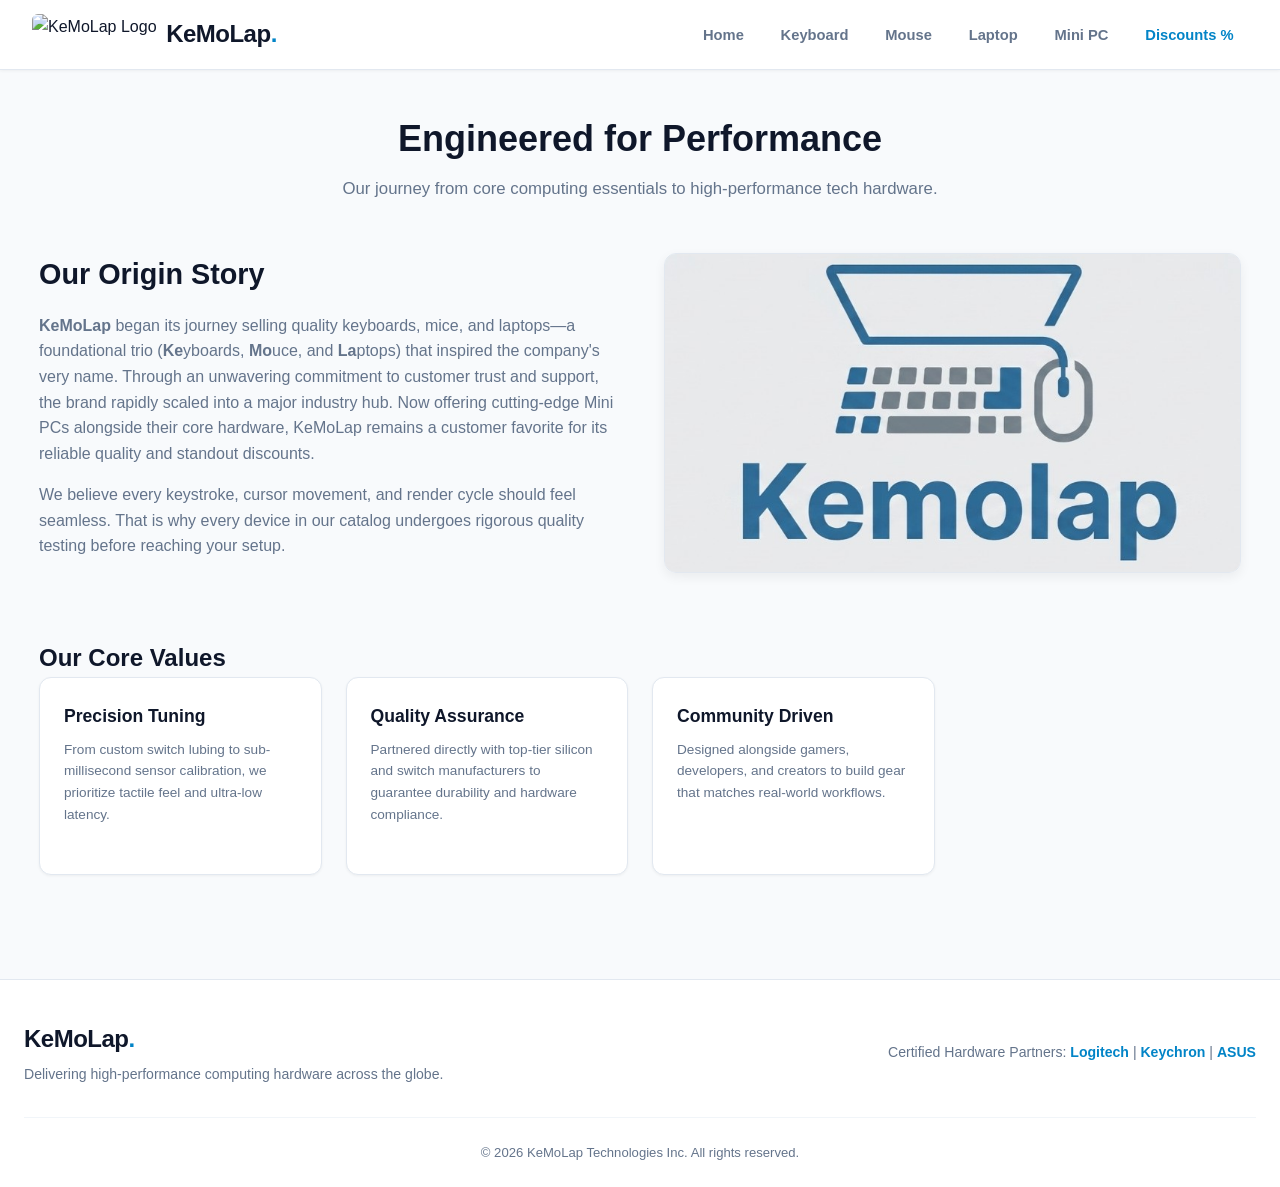
==== about.html @ 6bfe339c "Initial upload" ====
<!DOCTYPE html>
<html lang="en">
<head>
    <meta charset="UTF-8">
    <meta name="viewport" content="width=device-width, initial-scale=1.0">
    <title>KeMoLap | About</title>
    <link rel="stylesheet" href="css/style.css">
    <script src="https://code.jquery.com/jquery-3.6.0.min.js"></script>
</head>
<body>
    <header class="site-header">
        <div class="header-inner">
            <a href="index.html" class="brand-link">
                <img src="images/LOGO.jpg" alt="KeMoLap Logo" class="site-logo">
                <span class="brand-name">KeMoLap<span class="brand-dot">.</span></span>
            </a>

            <nav class="main-nav">
                <ul>
                    <li><a href="index.html" class="nav-link active">Home</a></li>
                    <li><a href="keyboard.html" class="nav-link">Keyboard</a></li>
                    <li><a href="mouse.html" class="nav-link">Mouse</a></li>
                    <li><a href="laptop.html" class="nav-link">Laptop</a></li>
                    <li><a href="minipc.html" class="nav-link">Mini PC</a></li>
                    <li><a href="discounts.html" class="nav-link highlight-link">Discounts %</a></li>
                </ul>
            </nav>
        </div>
    </header>

    <main class="about-page">
        <section class="page-header">
            <h1>Engineered for Performance</h1>
            <p>Our journey from core computing essentials to high-performance tech hardware.</p>
        </section>

        <section class="about-section story-grid">
            <div class="story-content">
                <h2>Our Origin Story</h2>
                <p><strong>KeMoLap</strong> began its journey selling quality keyboards, mice, and laptops—a foundational trio (<strong>Ke</strong>yboards, <strong>Mo</strong>uce, and <strong>La</strong>ptops) that inspired the company's very name. Through an unwavering commitment to customer trust and support, the brand rapidly scaled into a major industry hub. Now offering cutting-edge Mini PCs alongside their core hardware, KeMoLap remains a customer favorite for its reliable quality and standout discounts.</p>
                <p>We believe every keystroke, cursor movement, and render cycle should feel seamless. That is why every device in our catalog undergoes rigorous quality testing before reaching your setup.</p>
            </div>
            <div class="story-image">
                <img src="images/logo.jpg" alt="KeMoLap Hardware Engineering" class="about-hero-img">
            </div>
        </section>

        <section class="about-section values-grid">
            <h2>Our Core Values</h2>
            <div class="product-grid">
                <article class="product-card">
                    <h3>Precision Tuning</h3>
                    <p class="specs">From custom switch lubing to sub-millisecond sensor calibration, we prioritize tactile feel and ultra-low latency.</p>
                </article>
                <article class="product-card">
                    <h3>Quality Assurance</h3>
                    <p class="specs">Partnered directly with top-tier silicon and switch manufacturers to guarantee durability and hardware compliance.</p>
                </article>
                <article class="product-card">
                    <h3>Community Driven</h3>
                    <p class="specs">Designed alongside gamers, developers, and creators to build gear that matches real-world workflows.</p>
                </article>
            </div>
        </section>
    </main>

    <footer class="site-footer">
        <div class="footer-inner">
            <div class="footer-brand">
                <span class="brand-name">KeMoLap<span class="brand-dot">.</span></span>
                <p>Delivering high-performance computing hardware across the globe.</p>
            </div>
            <div class="footer-partners">
                <span>Certified Hardware Partners:</span>
                <a href="https://www.logitechg.com" target="_blank" rel="noopener">Logitech</a> | 
                <a href="https://www.keychron.com" target="_blank" rel="noopener">Keychron</a> | 
                <a href="https://rog.asus.com" target="_blank" rel="noopener">ASUS</a>
            </div>
        </div>
        <div class="footer-bottom">
            <p>&copy; 2026 KeMoLap Technologies Inc. All rights reserved.</p>
        </div>
    </footer>

    <script src="js/script.js"></script>
</body>
</html>
---- css/style.css ----
:root {
  --primary: #0284c7;
  --primary-hover: #0369a1;
  --primary-light: #e0f2fe;
  --accent-red: #ef4444;
  --bg-main: #f8fafc;
  --bg-card: #ffffff;
  --text-main: #0f172a;
  --text-muted: #64748b;
  --border-color: #e2e8f0;
  --radius-sm: 6px;
  --radius-md: 12px;
  --radius-lg: 20px;
  --shadow-sm: 0 1px 3px rgba(0, 0, 0, 0.05);
  --shadow-md: 0 4px 12px rgba(0, 0, 0, 0.06);
  --shadow-hover: 0 10px 25px rgba(2, 132, 199, 0.12);
  --transition: all 0.25s cubic-bezier(0.4, 0, 0.2, 1);
}

* {
  margin: 0;
  padding: 0;
  box-sizing: border-box;
}

body {
  font-family: 'Inter', -apple-system, BlinkMacSystemFont, sans-serif;
  background-color: var(--bg-main);
  color: var(--text-main);
  line-height: 1.6;
  min-height: 100vh;
  display: flex;
  flex-direction: column;
}

h1, h2, h3, h4, h5, h6, .brand-name {
  font-family: 'Plus Jakarta Sans', sans-serif;
  color: var(--text-main);
}

a {
  color: inherit;
  text-decoration: none;
  transition: var(--transition);
}

img {
  max-width: 100%;
  height: auto;
  display: block;
}

.site-header {
  background-color: var(--bg-card);
  border-bottom: 1px solid var(--border-color);
  position: sticky;
  top: 0;
  z-index: 1000;
  padding: 0.85rem 2rem;
  box-shadow: var(--shadow-sm);
}

.header-inner {
  max-width: 1300px;
  margin: 0 auto;
  display: flex;
  align-items: center;
  justify-content: space-between;
  gap: 1.5rem;
}

.brand-link {
  display: flex;
  align-items: center;
  gap: 0.6rem;
}

.site-logo {
  height: 42px;
  width: auto;
  object-fit: contain;
  border-radius: var(--radius-sm);
}

.brand-name {
  font-size: 1.5rem;
  font-weight: 800;
  letter-spacing: -0.5px;
}

.brand-dot {
  color: var(--primary);
}

.main-nav ul {
  display: flex;
  list-style: none;
  gap: 0.5rem;
  align-items: center;
}

.nav-link {
  padding: 0.5rem 0.9rem;
  font-weight: 600;
  font-size: 0.92rem;
  color: var(--text-muted);
  border-radius: 99px;
}

.nav-link:hover {
  color: var(--primary);
  background-color: var(--primary-light);
}

.nav-link.active {
  background-color: var(--primary-light);
  color: var(--primary);
}

.highlight-link {
  color: var(--primary);
  font-weight: 700;
}

/* --- Layout Containers --- */
main {
  flex: 1;
}

.page-container, .catalog-page, .about-page, .contact-page {
  max-width: 1250px;
  margin: 0 auto;
  padding: 2.5rem 1.5rem;
}

.page-header {
  text-align: center;
  margin-bottom: 3rem;
}

.page-header h1 {
  font-size: 2.25rem;
  font-weight: 800;
  margin-bottom: 0.5rem;
}

.page-header p {
  color: var(--text-muted);
  font-size: 1.05rem;
}

/* --- Buttons --- */
.btn-primary {
  display: inline-flex;
  align-items: center;
  justify-content: center;
  padding: 0.7rem 1.5rem;
  background-color: var(--primary);
  color: #ffffff;
  font-weight: 600;
  font-size: 0.95rem;
  border-radius: var(--radius-sm);
  border: none;
  cursor: pointer;
  transition: var(--transition);
}

.btn-primary:hover {
  background-color: var(--primary-hover);
  transform: translateY(-1px);
  box-shadow: 0 4px 12px rgba(2, 132, 199, 0.25);
}

.btn-secondary {
  display: inline-flex;
  align-items: center;
  gap: 0.5rem;
  padding: 0.7rem 1.5rem;
  background-color: #ffffff;
  color: var(--text-main);
  font-weight: 600;
  font-size: 0.95rem;
  border-radius: var(--radius-sm);
  border: 1px solid var(--border-color);
  transition: var(--transition);
}

.btn-secondary:hover {
  background-color: #f1f5f9;
  border-color: #cbd5e1;
}

.pulse-indicator {
  width: 8px;
  height: 8px;
  background-color: #10b981;
  border-radius: 50%;
  box-shadow: 0 0 0 0 rgba(16, 185, 129, 0.7);
  animation: pulse 1.6s infinite;
}

@keyframes pulse {
  0% { box-shadow: 0 0 0 0 rgba(16, 185, 129, 0.7); }
  70% { box-shadow: 0 0 0 8px rgba(16, 185, 129, 0); }
  100% { box-shadow: 0 0 0 0 rgba(16, 185, 129, 0); }
}

/* --- Hero Section (Index) --- */
.hero-section {
  padding: 4rem 1.5rem;
  background: linear-gradient(180deg, #ffffff 0%, var(--bg-main) 100%);
  border-bottom: 1px solid var(--border-color);
}

.hero-wrapper {
  max-width: 1250px;
  margin: 0 auto;
  display: grid;
  grid-template-columns: 1fr 1fr;
  gap: 3rem;
  align-items: center;
}

.hero-badge {
  display: inline-block;
  padding: 0.35rem 0.85rem;
  background-color: var(--primary-light);
  color: var(--primary);
  font-size: 0.85rem;
  font-weight: 700;
  border-radius: 99px;
  margin-bottom: 1rem;
}

.hero-title {
  font-size: 2.75rem;
  font-weight: 800;
  line-height: 1.2;
  margin-bottom: 1.2rem;
  letter-spacing: -1px;
}

.hero-subtitle {
  font-size: 1.1rem;
  color: var(--text-muted);
  margin-bottom: 2rem;
  max-width: 520px;
}

.hero-actions {
  display: flex;
  gap: 1rem;
}

/* 2x2 Product Matrix in Hero */
.product-matrix {
  display: grid;
  grid-template-columns: repeat(2, 1fr);
  gap: 1.25rem;
}

.product-matrix .product-card {
  position: relative;
  background-color: var(--bg-card);
  border-radius: var(--radius-md);
  padding: 1.25rem;
  border: 1px solid var(--border-color);
  box-shadow: var(--shadow-sm);
  text-align: center;
  transition: var(--transition);
  overflow: hidden;
}

.product-matrix .product-card:hover {
  transform: translateY(-4px);
  box-shadow: var(--shadow-hover);
  border-color: var(--primary-light);
}

.card-badge {
  position: absolute;
  top: 12px;
  left: 12px;
  font-size: 0.75rem;
  font-weight: 700;
  color: var(--text-muted);
  text-transform: uppercase;
}

.product-matrix img {
  height: 120px;
  object-fit: contain;
  margin: 1rem auto;
}

.card-overlay h3 {
  font-size: 1rem;
  font-weight: 700;
  margin-bottom: 0.4rem;
}

.card-btn {
  font-size: 0.85rem;
  font-weight: 600;
  color: var(--primary);
}

/* --- Brand Section (Source 12 Layout) --- */
.our-brands-section {
  max-width: 1250px;
  margin: 4rem auto;
  padding: 0 1.5rem;
  text-align: center;
}

.section-divider {
  width: 40px;
  height: 4px;
  background-color: var(--primary);
  margin: 0 auto 1.2rem auto;
  border-radius: 99px;
}

.brands-header h2 {
  font-size: 2rem;
  font-weight: 800;
  margin-bottom: 1rem;
}

.brands-description {
  max-width: 720px;
  margin: 0 auto 2.5rem auto;
  color: var(--text-muted);
  font-size: 0.95rem;
}

.brands-grid {
  display: grid;
  grid-template-columns: repeat(6, 1fr);
  gap: 1.25rem;
}

.brand-card {
  background-color: var(--bg-card);
  border: 1px solid var(--border-color);
  border-radius: var(--radius-md);
  padding: 1.8rem 1rem;
  display: flex;
  align-items: center;
  justify-content: center;
  box-shadow: var(--shadow-sm);
  transition: var(--transition);
}

.brand-card:hover {
  transform: translateY(-2px);
  box-shadow: var(--shadow-md);
  border-color: #cbd5e1;
}

.brand-logo-text {
  font-size: 1.15rem;
  font-weight: 700;
  color: var(--text-main);
  letter-spacing: -0.3px;
}

/* Contact */
.error-msg {
    display: none;
    color: #ef4444;
    font-size: 0.82rem;
    margin-top: 0.25rem;
}

.error-msg.visible {
    display: block;
}

.success-message {
    display: none;
    background-color: #d1fae5;
    color: #065f46;
    padding: 1rem;
    border-radius: 8px;
    margin-top: 1rem;
    text-align: center;
}

.success-message.visible {
    display: block;
}

/* --- Catalog & Tier Product Grids --- */
.tier-section {
  margin-bottom: 3.5rem;
}

.tier-title {
  font-size: 1.4rem;
  font-weight: 700;
  margin-bottom: 1.5rem;
  padding-bottom: 0.5rem;
  border-bottom: 2px solid var(--border-color);
  display: flex;
  align-items: center;
  gap: 0.5rem;
}

.tier-title span {
  font-size: 0.95rem;
  color: var(--text-muted);
  font-weight: 400;
}

.product-grid {
  display: grid;
  grid-template-columns: repeat(auto-fill, minmax(280px, 1fr));
  gap: 1.5rem;
}

.product-card {
  background-color: var(--bg-card);
  border: 1px solid var(--border-color);
  border-radius: var(--radius-md);
  padding: 1.5rem;
  position: relative;
  display: flex;
  flex-direction: column;
  transition: var(--transition);
  box-shadow: var(--shadow-sm);
}

.product-card:hover {
  transform: translateY(-4px);
  box-shadow: var(--shadow-hover);
}

.product-card img {
  height: 160px;
  object-fit: contain;
  margin: 1rem auto;
}

.product-card h3 {
  font-size: 1.1rem;
  margin-bottom: 0.5rem;
}

.specs {
  font-size: 0.85rem;
  color: var(--text-muted);
  margin-bottom: 1.5rem;
  flex-grow: 1;
}

.card-footer {
  display: flex;
  align-items: center;
  justify-content: space-between;
  margin-top: auto;
  padding-top: 0.8rem;
  border-top: 1px solid #f1f5f9;
}

.price {
  font-size: 1.2rem;
  font-weight: 800;
  color: var(--text-main);
}

/* Badges */
.badge {
  position: absolute;
  top: 12px;
  right: 12px;
  font-size: 0.72rem;
  font-weight: 700;
  padding: 0.2rem 0.6rem;
  border-radius: 99px;
  text-transform: uppercase;
}

.badge.budget { background-color: #f0fdf4; color: #16a34a; }
.badge.mid { background-color: #eff6ff; color: #2563eb; }
.badge.flagship { background-color: #faf5ff; color: #9333ea; }

/* --- Discounts Page --- */
.deals-banner {
  background: linear-gradient(135deg, #0284c7 0%, #0369a1 100%);
  color: #ffffff;
  padding: 3rem 2rem;
  border-radius: var(--radius-lg);
  text-align: center;
  margin-bottom: 3rem;
}

.deal-tag {
  background-color: rgba(255, 255, 255, 0.2);
  padding: 0.3rem 0.8rem;
  border-radius: 99px;
  font-size: 0.8rem;
  font-weight: 700;
  text-transform: uppercase;
}

.deals-banner h2 {
  color: #ffffff;
  font-size: 2.2rem;
  margin: 0.8rem 0;
}

.deals-banner p {
  color: #e0f2fe;
}

.deals-grid {
  display: grid;
  grid-template-columns: repeat(auto-fill, minmax(260px, 1fr));
  gap: 1.5rem;
}

.deal-card {
  background-color: var(--bg-card);
  border: 1px solid var(--border-color);
  border-radius: var(--radius-md);
  padding: 1.5rem;
  position: relative;
  box-shadow: var(--shadow-sm);
  transition: var(--transition);
}

.deal-card:hover {
  transform: translateY(-3px);
  box-shadow: var(--shadow-hover);
}

.discount-badge {
  position: absolute;
  top: 12px;
  right: 12px;
  background-color: var(--accent-red);
  color: white;
  font-weight: 800;
  font-size: 0.75rem;
  padding: 0.25rem 0.6rem;
  border-radius: 99px;
}

.deal-card img {
  height: 150px;
  object-fit: contain;
  margin: 1rem auto;
}

.price-line {
  margin: 0.6rem 0 1.2rem 0;
}

.old-price {
  text-decoration: line-through;
  color: var(--text-muted);
  margin-right: 0.5rem;
  font-size: 0.9rem;
}

.new-price {
  color: var(--accent-red);
  font-weight: 800;
  font-size: 1.2rem;
}

/* --- About & Story Pages --- */
.story-grid {
  display: grid;
  grid-template-columns: 1fr 1fr;
  gap: 3rem;
  align-items: center;
  margin-bottom: 4rem;
}

.story-content h2 {
  font-size: 1.8rem;
  margin-bottom: 1rem;
}

.story-content p {
  margin-bottom: 1rem;
  color: var(--text-muted);
}

.about-hero-img {
  border-radius: var(--radius-md);
  box-shadow: var(--shadow-md);
  border: 1px solid var(--border-color);
  max-height: 320px;
  width: 100%;
  object-fit: cover;
}

/* --- Contact Page Form --- */
.contact-wrapper {
  max-width: 650px;
  margin: 0 auto;
  background-color: var(--bg-card);
  padding: 2.5rem;
  border-radius: var(--radius-lg);
  border: 1px solid var(--border-color);
  box-shadow: var(--shadow-md);
}

.styled-form {
  display: flex;
  flex-direction: column;
  gap: 1.25rem;
}

.form-group {
  display: flex;
  flex-direction: column;
  gap: 0.4rem;
}

.form-group label {
  font-weight: 600;
  font-size: 0.9rem;
}

.form-group input, .form-group select, .form-group textarea {
  padding: 0.75rem 1rem;
  border-radius: var(--radius-sm);
  border: 1px solid var(--border-color);
  font-family: inherit;
  font-size: 0.95rem;
  outline: none;
  transition: var(--transition);
}

.form-group input:focus, .form-group select:focus, .form-group textarea:focus {
  border-color: var(--primary);
  box-shadow: 0 0 0 3px rgba(2, 132, 199, 0.15);
}

.error-msg {
  color: var(--accent-red);
  font-size: 0.8rem;
  display: none;
}

.success-message {
  display: none;
  background-color: #f0fdf4;
  color: #16a34a;
  border: 1px solid #bbf7d0;
  padding: 1rem;
  border-radius: var(--radius-sm);
  text-align: center;
  font-weight: 600;
  margin-top: 1rem;
}

/* --- Footer --- */
.site-footer {
  background-color: var(--bg-card);
  border-top: 1px solid var(--border-color);
  padding: 2.5rem 1.5rem 1.5rem 1.5rem;
  margin-top: 4rem;
}

.footer-inner {
  max-width: 1250px;
  margin: 0 auto 2rem auto;
  display: flex;
  justify-content: space-between;
  align-items: center;
  flex-wrap: wrap;
  gap: 1.5rem;
}

.footer-brand p {
  color: var(--text-muted);
  font-size: 0.88rem;
  margin-top: 0.3rem;
}

.footer-partners {
  font-size: 0.88rem;
  color: var(--text-muted);
}

.footer-partners a {
  color: var(--primary);
  font-weight: 600;
}

.footer-partners a:hover {
  text-decoration: underline;
}

.footer-bottom {
  max-width: 1250px;
  margin: 0 auto;
  padding-top: 1.5rem;
  border-top: 1px solid #f1f5f9;
  text-align: center;
  font-size: 0.82rem;
  color: var(--text-muted);
}

/* --- Responsive Media Queries --- */
@media (max-width: 1024px) {
  .brands-grid {
    grid-template-columns: repeat(3, 1fr);
  }
  .hero-wrapper {
    grid-template-columns: 1fr;
    text-align: center;
  }
  .hero-subtitle {
    margin: 0 auto 2rem auto;
  }
  .hero-actions {
    justify-content: center;
  }
}

@media (max-width: 768px) {
  .header-inner {
    flex-direction: column;
    align-items: stretch;
  }
  .main-nav ul {
    flex-wrap: wrap;
    justify-content: center;
  }
  .story-grid {
    grid-template-columns: 1fr;
  }
  .brands-grid {
    grid-template-columns: repeat(2, 1fr);
  }
  .footer-inner {
    flex-direction: column;
    text-align: center;
  }
}
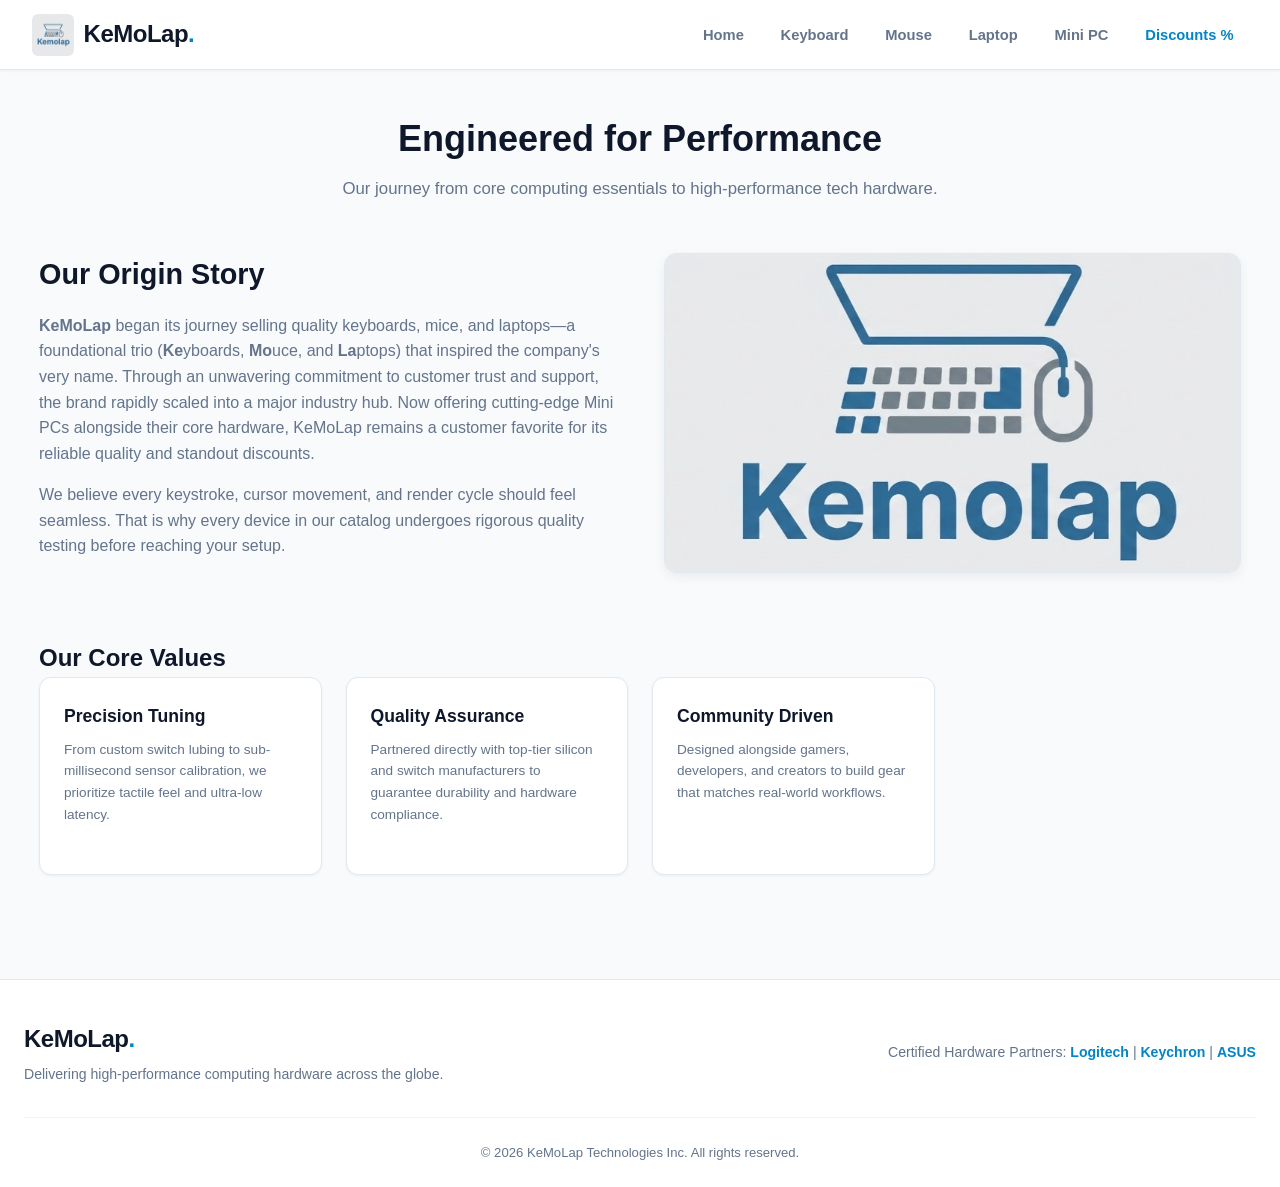
==== commit 91f3ea17: "Update about.html" ====
--- a/about.html
+++ b/about.html
@@ -11,7 +11,7 @@
     <header class="site-header">
         <div class="header-inner">
             <a href="index.html" class="brand-link">
-                <img src="images/LOGO.jpg" alt="KeMoLap Logo" class="site-logo">
+                <img src="images/logo.jpg" alt="KeMoLap Logo" class="site-logo">
                 <span class="brand-name">KeMoLap<span class="brand-dot">.</span></span>
             </a>
 
@@ -84,4 +84,4 @@
 
     <script src="js/script.js"></script>
 </body>
-</html>+</html>
